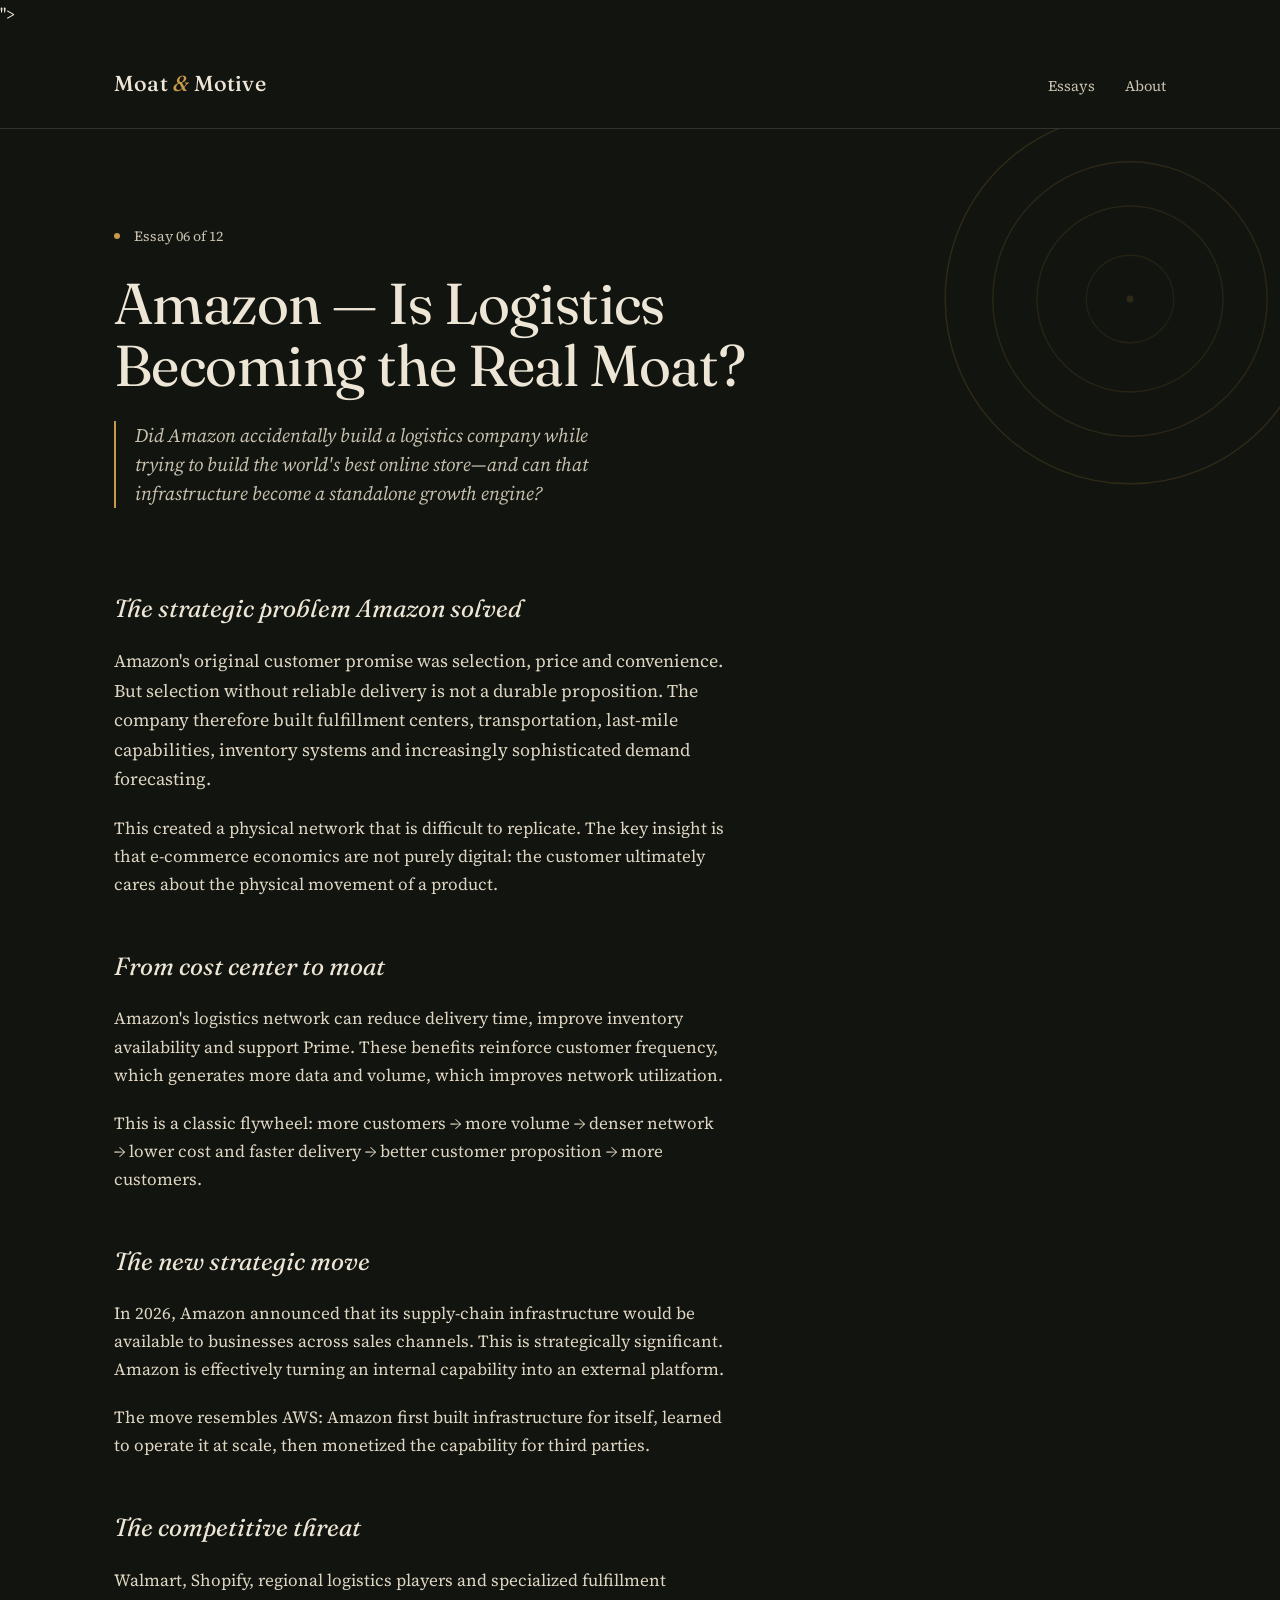
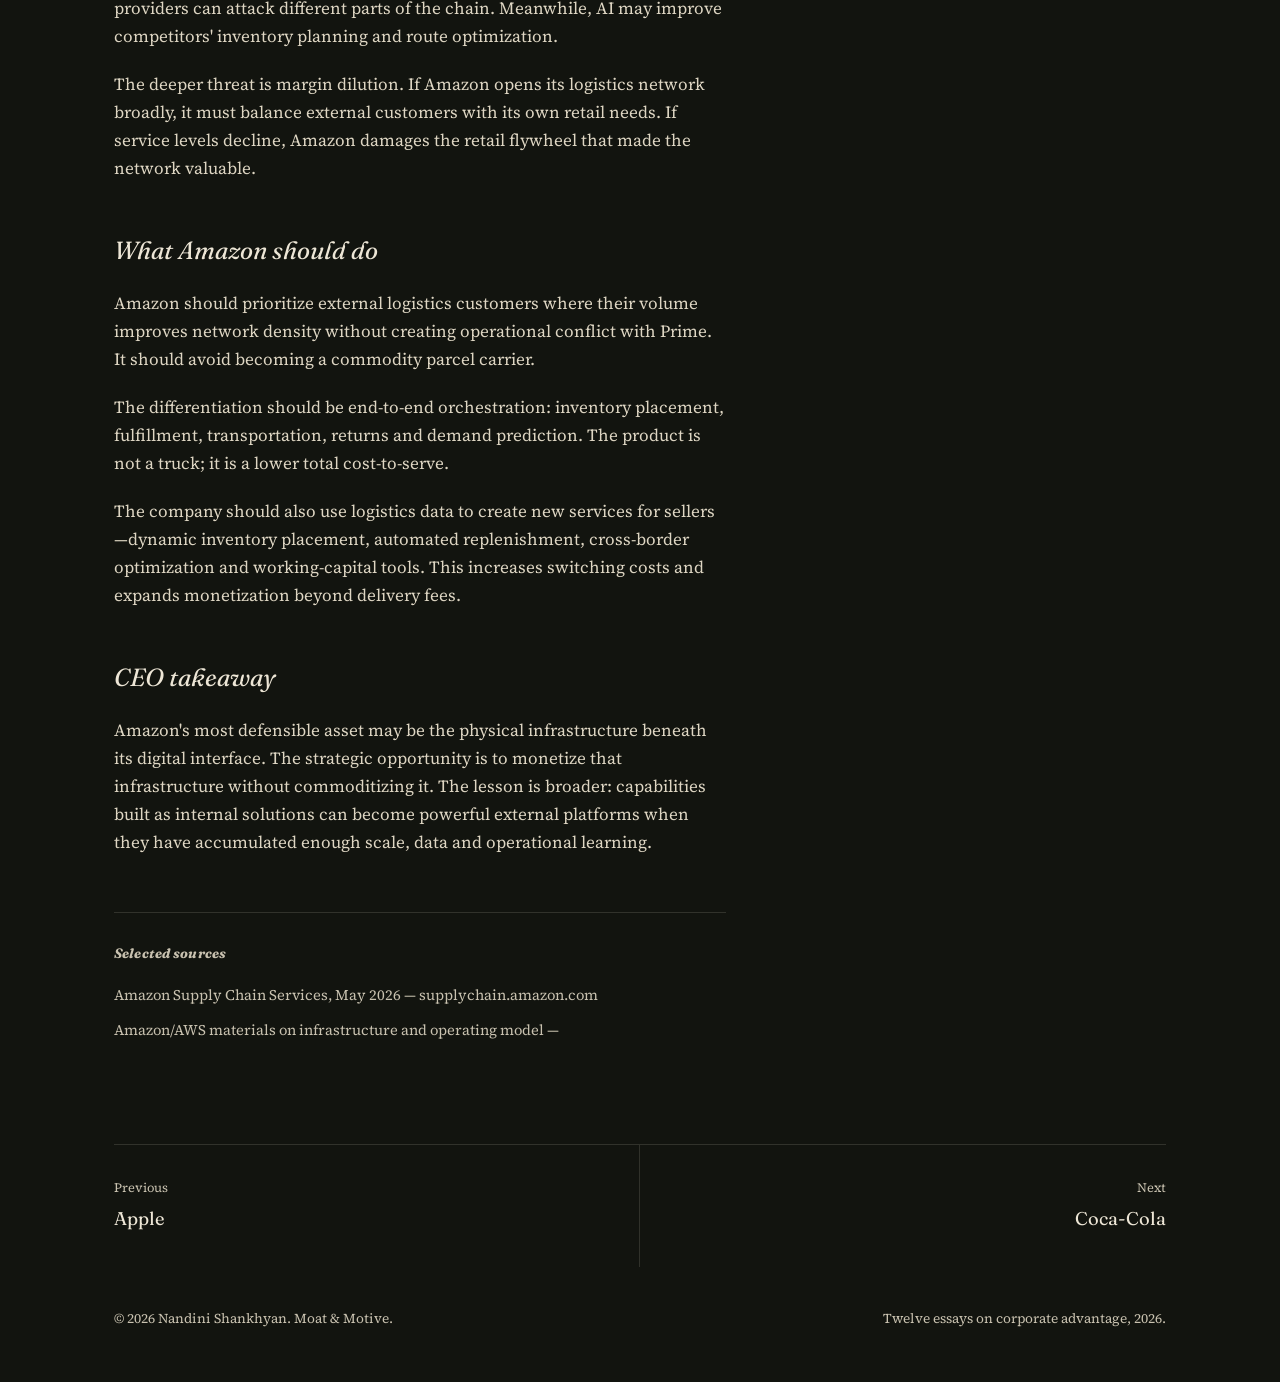
==== articles/amazon.html @ 2b9c6a7d "Initial uploads" ====
<!DOCTYPE html>
<html lang="en">
<head>
<meta charset="UTF-8">
<meta name="viewport" content="width=device-width, initial-scale=1.0">
<title>Amazon — Is Logistics Becoming the Real Moat? | Moat & Motive</title>
<meta name="description" content="Did Amazon accidentally build a logistics company while trying to build the world's best online store—and can that infrastructure become a standalone growth engine?">
<link rel="icon" href="data:image/svg+xml,<svg xmlns="http://www.w3.org/2000/svg" viewBox="0 0 32 32"><rect width="32" height="32" fill="%2312140f"/><circle cx="16" cy="16" r="12" fill="none" stroke="%23c79a4b" stroke-width="1.6"/><circle cx="16" cy="16" r="7" fill="none" stroke="%236f9c8d" stroke-width="1.6"/><circle cx="16" cy="16" r="2" fill="%23c79a4b"/></svg>">
<link rel="preconnect" href="https://fonts.googleapis.com">
<link rel="stylesheet" href="../assets/styles.css">
</head>
<body>
<header class="masthead">
  <div class="wrap">
    <a class="mark" href="../index.html">Moat <em>&amp;</em> Motive</a>
    <nav>
      <a href="../index.html#index">Essays</a>
      <a href="../index.html#about">About</a>
    </nav>
  </div>
</header>

<section class="article-header">
  <div class="watermark"><svg class="ring-draw" viewBox="0 0 420 420" xmlns="http://www.w3.org/2000/svg" aria-hidden="true"><circle cx="210.0" cy="210.0" r="184.8" fill="none" stroke="#c79a4b" stroke-width="1.4" stroke-dasharray="900" opacity="1.00"/><circle cx="210.0" cy="210.0" r="137.2" fill="none" stroke="#c79a4b" stroke-width="1.4" stroke-dasharray="900" opacity="0.86"/><circle cx="210.0" cy="210.0" r="93.0" fill="none" stroke="#c79a4b" stroke-width="1.4" stroke-dasharray="900" opacity="0.72"/><circle cx="210.0" cy="210.0" r="43.8" fill="none" stroke="#c79a4b" stroke-width="1.4" stroke-dasharray="900" opacity="0.58"/><circle cx="210.0" cy="210.0" r="3.4" fill="#c79a4b"/></svg></div>
  <div class="wrap">
    <div class="eyebrow-row"><span class="dot"></span> Essay 06 of 12</div>
    <h1>Amazon — Is Logistics Becoming the Real Moat?</h1>
    <p class="deck">Did Amazon accidentally build a logistics company while trying to build the world's best online store—and can that infrastructure become a standalone growth engine?</p>
  </div>
</section>

<section class="wrap article-body">
  <div class="col">
      <h2>The strategic problem Amazon solved</h2>
      <p>Amazon's original customer promise was selection, price and convenience. But selection without reliable delivery is not a durable proposition. The company therefore built fulfillment centers, transportation, last-mile capabilities, inventory systems and increasingly sophisticated demand forecasting.</p>
      <p>This created a physical network that is difficult to replicate. The key insight is that e-commerce economics are not purely digital: the customer ultimately cares about the physical movement of a product.</p>
      <h2>From cost center to moat</h2>
      <p>Amazon's logistics network can reduce delivery time, improve inventory availability and support Prime. These benefits reinforce customer frequency, which generates more data and volume, which improves network utilization.</p>
      <p>This is a classic flywheel: more customers → more volume → denser network → lower cost and faster delivery → better customer proposition → more customers.</p>
      <h2>The new strategic move</h2>
      <p>In 2026, Amazon announced that its supply-chain infrastructure would be available to businesses across sales channels. This is strategically significant. Amazon is effectively turning an internal capability into an external platform.</p>
      <p>The move resembles AWS: Amazon first built infrastructure for itself, learned to operate it at scale, then monetized the capability for third parties.</p>
      <h2>The competitive threat</h2>
      <p>Walmart, Shopify, regional logistics players and specialized fulfillment providers can attack different parts of the chain. Meanwhile, AI may improve competitors' inventory planning and route optimization.</p>
      <p>The deeper threat is margin dilution. If Amazon opens its logistics network broadly, it must balance external customers with its own retail needs. If service levels decline, Amazon damages the retail flywheel that made the network valuable.</p>
      <h2>What Amazon should do</h2>
      <p>Amazon should prioritize external logistics customers where their volume improves network density without creating operational conflict with Prime. It should avoid becoming a commodity parcel carrier.</p>
      <p>The differentiation should be end-to-end orchestration: inventory placement, fulfillment, transportation, returns and demand prediction. The product is not a truck; it is a lower total cost-to-serve.</p>
      <p>The company should also use logistics data to create new services for sellers—dynamic inventory placement, automated replenishment, cross-border optimization and working-capital tools. This increases switching costs and expands monetization beyond delivery fees.</p>
      <h2>CEO takeaway</h2>
      <p>Amazon's most defensible asset may be the physical infrastructure beneath its digital interface. The strategic opportunity is to monetize that infrastructure without commoditizing it. The lesson is broader: capabilities built as internal solutions can become powerful external platforms when they have accumulated enough scale, data and operational learning.</p>
    <div class="sources">
      <h3>Selected sources</h3>
      <ul>
        <li>Amazon Supply Chain Services, May 2026 — supplychain.amazon.com</li>
        <li>Amazon/AWS materials on infrastructure and operating model —</li>
      </ul>
    </div>
  </div>
</section>

<section class="wrap">
  <div class="pager">
    <a class="prev" href="apple.html">
      <span class="label">Previous</span>
      <span class="title">Apple</span>
    </a>
    <a class="next" href="coca-cola.html">
      <span class="label">Next</span>
      <span class="title">Coca-Cola</span>
    </a>
  </div>
</section>

<footer>
  <div class="wrap">
    <span>&copy; 2026 Nandini Shankhyan. Moat & Motive.</span>
    <span>Twelve essays on corporate advantage, 2026.</span>
  </div>
</footer>
</body>
</html>
---- assets/styles.css ----
/* ============================================================
   MOAT & MOTIVE — design system
   A quiet, editorial reading environment built around one
   recurring motif: the concentric ring of a moat. Dark basalt
   ground, warm brass and verdigris as the only two accents,
   two clearly distinct serifs carrying all the personality.
   ============================================================ */

@import url('https://fonts.googleapis.com/css2?family=Fraunces:ital,opsz,wght@0,9..144,300;0,9..144,400;0,9..144,500;0,9..144,600;1,9..144,400;1,9..144,500&family=Source+Serif+4:ital,opsz,wght@0,8..60,400;0,8..60,500;0,8..60,600;1,8..60,400&display=swap');

:root{
  --basalt: #12140f;
  --basalt-raised: #191c15;
  --parchment: #ede6d6;
  --parchment-dim: #c9c2b0;
  --verdigris: #6f9c8d;
  --brass: #c79a4b;
  --rust: #a85138;
  --hairline: rgba(237,230,214,0.14);
  --hairline-strong: rgba(237,230,214,0.28);

  --display: 'Fraunces', 'Iowan Old Style', ui-serif, serif;
  --body: 'Source Serif 4', 'Iowan Old Style', Georgia, serif;

  --measure: 68ch;
  --gutter: clamp(1.5rem, 5vw, 4.5rem);
}

*{ box-sizing: border-box; }
html{ scroll-behavior: smooth; }

@media (prefers-reduced-motion: reduce){
  html{ scroll-behavior: auto; }
  *{ animation-duration: 0.01ms !important; animation-iteration-count: 1 !important; transition-duration: 0.01ms !important; }
}

body{
  margin: 0;
  background: var(--basalt);
  color: var(--parchment);
  font-family: var(--body);
  font-size: 1.0625rem;
  line-height: 1.65;
  -webkit-font-smoothing: antialiased;
}

::selection{ background: var(--brass); color: var(--basalt); }

a{ color: inherit; }

img, svg{ max-width: 100%; display: block; }

:focus-visible{
  outline: 2px solid var(--brass);
  outline-offset: 3px;
}

.wrap{
  max-width: 1180px;
  margin: 0 auto;
  padding: 0 var(--gutter);
}

/* ---------------- Masthead ---------------- */

.masthead{
  padding: 2.4rem 0 1.6rem;
  border-bottom: 1px solid var(--hairline);
}

.masthead .wrap{
  display: flex;
  align-items: baseline;
  justify-content: space-between;
  gap: 1.5rem;
  flex-wrap: wrap;
}

.mark{
  font-family: var(--display);
  font-weight: 500;
  font-size: 1.35rem;
  letter-spacing: 0.01em;
  text-decoration: none;
  color: var(--parchment);
}

.mark em{
  font-style: italic;
  color: var(--brass);
}

.masthead nav{
  display: flex;
  gap: 1.9rem;
  font-size: 0.92rem;
  font-family: var(--body);
  color: var(--parchment-dim);
}

.masthead nav a{
  text-decoration: none;
  border-bottom: 1px solid transparent;
  padding-bottom: 2px;
  transition: border-color .2s ease, color .2s ease;
}

.masthead nav a:hover{ color: var(--parchment); border-color: var(--brass); }

.byline{
  font-size: 0.78rem;
  color: var(--parchment-dim);
  letter-spacing: 0.02em;
}

/* ---------------- Hero (index page) ---------------- */

.hero{
  position: relative;
  padding: clamp(3.5rem, 9vw, 7.5rem) 0 clamp(3rem, 6vw, 5rem);
  overflow: hidden;
}

.hero .wrap{
  display: grid;
  grid-template-columns: 1.3fr 1fr;
  gap: 3rem;
  align-items: center;
}

.hero h1{
  font-family: var(--display);
  font-weight: 400;
  font-size: clamp(2.6rem, 6vw, 4.6rem);
  line-height: 1.04;
  letter-spacing: -0.01em;
  margin: 0 0 1.4rem;
}

.hero h1 .accent{
  font-style: italic;
  font-weight: 400;
  color: var(--brass);
}

.hero p.lede{
  font-size: 1.15rem;
  color: var(--parchment-dim);
  max-width: 42ch;
  line-height: 1.6;
}

.hero-art{
  justify-self: center;
}

.hero-art svg{ width: min(100%, 360px); height: auto; }

.ring-draw circle, .ring-draw path{
  stroke-dasharray: 900;
  stroke-dashoffset: 900;
  animation: draw 2.4s cubic-bezier(.2,.7,.2,1) forwards;
}
.ring-draw circle:nth-child(2){ animation-delay: .12s; }
.ring-draw circle:nth-child(3){ animation-delay: .24s; }
.ring-draw circle:nth-child(4){ animation-delay: .36s; }

@keyframes draw{ to{ stroke-dashoffset: 0; } }

/* ---------------- Section labels ---------------- */

.section-head{
  display: flex;
  align-items: baseline;
  justify-content: space-between;
  gap: 1rem;
  padding: 0 0 1.1rem;
  margin: 0 0 2.2rem;
  border-bottom: 1px solid var(--hairline);
}

.section-head h2{
  font-family: var(--display);
  font-style: italic;
  font-weight: 400;
  font-size: 1.5rem;
  margin: 0;
  color: var(--parchment);
}

.section-head .count{
  font-family: var(--body);
  font-size: 0.85rem;
  color: var(--parchment-dim);
}

/* ---------------- Index list ---------------- */

.index-list{
  list-style: none;
  margin: 0 0 5rem;
  padding: 0;
}

.index-item{
  border-bottom: 1px solid var(--hairline);
}

.index-item a{
  display: grid;
  grid-template-columns: 2.2rem 3.4rem 1fr auto;
  align-items: center;
  gap: 1.6rem;
  padding: 1.9rem 0;
  text-decoration: none;
  color: var(--parchment);
}

.index-num{
  font-family: var(--display);
  font-size: 1rem;
  color: var(--parchment-dim);
  font-variant-numeric: tabular-nums;
}

.index-thumb{
  width: 3.4rem;
  height: 3.4rem;
  grid-row: span 1;
}

.index-body h3{
  font-family: var(--display);
  font-weight: 500;
  font-size: 1.32rem;
  margin: 0 0 0.3rem;
  transition: color .2s ease;
}

.index-body .question{
  font-family: var(--body);
  font-style: italic;
  color: var(--parchment-dim);
  font-size: 0.98rem;
  margin: 0;
}

.index-arrow{
  font-family: var(--display);
  font-size: 1.3rem;
  color: var(--parchment-dim);
  transition: transform .25s ease, color .2s ease;
  justify-self: end;
}

.index-item a:hover .index-arrow{ transform: translateX(6px); color: var(--brass); }
.index-item a:hover .index-body h3{ color: var(--brass); }

@media (max-width: 640px){
  .index-item a{ grid-template-columns: 1.4rem 2.6rem 1fr auto; gap: 1rem; }
  .index-thumb{ width: 2.6rem; height: 2.6rem; }
}

/* ---------------- Manifesto / about strip ---------------- */

.manifesto{
  padding: clamp(3rem, 7vw, 5.5rem) 0;
  border-top: 1px solid var(--hairline);
  border-bottom: 1px solid var(--hairline);
}

.manifesto .wrap{
  display: grid;
  grid-template-columns: 0.9fr 1.6fr;
  gap: 3rem;
}

.manifesto h2{
  font-family: var(--display);
  font-weight: 400;
  font-size: 1.9rem;
  margin: 0;
  line-height: 1.2;
}

.manifesto .body p{
  max-width: 62ch;
  color: var(--parchment-dim);
  margin: 0 0 1.1rem;
}

.manifesto .signoff{
  color: var(--parchment);
  font-family: var(--display);
  font-style: italic;
  margin-top: 1.4rem;
}

@media (max-width: 800px){
  .manifesto .wrap{ grid-template-columns: 1fr; gap: 1.2rem; }
  .hero .wrap{ grid-template-columns: 1fr; }
  .hero-art{ order: -1; }
  .hero-art svg{ width: min(60vw, 240px); }
}

/* ---------------- Footer ---------------- */

footer{
  padding: 2.6rem 0 3.2rem;
  color: var(--parchment-dim);
  font-size: 0.85rem;
}

footer .wrap{
  display: flex;
  justify-content: space-between;
  gap: 1rem;
  flex-wrap: wrap;
}

footer a{ text-decoration: none; border-bottom: 1px solid var(--hairline-strong); }

/* ============================================================
   ARTICLE PAGE
   ============================================================ */

.article-header{
  position: relative;
  padding: clamp(3rem, 8vw, 6rem) 0 clamp(2.2rem, 5vw, 3.4rem);
  overflow: hidden;
}

.article-header .watermark{
  position: absolute;
  right: -60px;
  top: -40px;
  width: 420px;
  opacity: 0.16;
  pointer-events: none;
}

.eyebrow-row{
  display: flex;
  align-items: center;
  gap: 0.9rem;
  margin-bottom: 1.6rem;
  color: var(--parchment-dim);
  font-size: 0.88rem;
}

.eyebrow-row .dot{
  width: 6px; height: 6px; border-radius: 50%;
  background: var(--brass);
  display: inline-block;
}

.article-header h1{
  font-family: var(--display);
  font-weight: 400;
  font-size: clamp(2.3rem, 5.4vw, 3.6rem);
  line-height: 1.06;
  letter-spacing: -0.01em;
  max-width: 18ch;
  margin: 0 0 1.6rem;
  position: relative;
}

.deck{
  font-family: var(--body);
  font-style: italic;
  font-size: 1.2rem;
  color: var(--parchment-dim);
  max-width: 52ch;
  line-height: 1.5;
  border-left: 2px solid var(--brass);
  padding-left: 1.2rem;
  position: relative;
}

.article-body{
  padding-bottom: 2rem;
}

.article-body .col{
  max-width: var(--measure);
}

.article-body h2{
  font-family: var(--display);
  font-style: italic;
  font-weight: 400;
  font-size: 1.55rem;
  margin: 3rem 0 1.1rem;
  color: var(--parchment);
}

.article-body h2:first-of-type{ margin-top: 0.4rem; }

.article-body p{
  margin: 0 0 1.25rem;
  color: #ded6c3;
}

.article-body p:first-of-type{
  font-size: 1.12rem;
}

.sources{
  margin-top: 3.5rem;
  padding-top: 1.8rem;
  border-top: 1px solid var(--hairline);
  max-width: var(--measure);
}

.sources h3{
  font-family: var(--body);
  font-size: 0.85rem;
  text-transform: none;
  letter-spacing: 0.01em;
  color: var(--parchment-dim);
  margin: 0 0 0.8rem;
  font-style: italic;
  font-family: var(--display);
}

.sources ul{
  margin: 0;
  padding: 0;
  list-style: none;
  font-size: 0.92rem;
  color: var(--parchment-dim);
}

.sources li{ padding: 0.35rem 0; }

.pager{
  display: grid;
  grid-template-columns: 1fr 1fr;
  border-top: 1px solid var(--hairline);
  margin-top: 4rem;
}

.pager a{
  text-decoration: none;
  padding: 2rem 0;
  color: var(--parchment);
}

.pager .prev{ padding-right: 1.5rem; border-right: 1px solid var(--hairline); }
.pager .next{ padding-left: 1.5rem; text-align: right; }

.pager .label{
  display: block;
  font-size: 0.8rem;
  color: var(--parchment-dim);
  margin-bottom: 0.4rem;
}

.pager .title{
  font-family: var(--display);
  font-size: 1.15rem;
  transition: color .2s ease;
}

.pager a:hover .title{ color: var(--brass); }

@media (max-width: 640px){
  .pager{ grid-template-columns: 1fr; }
  .pager .prev{ border-right: none; border-bottom: 1px solid var(--hairline); }
  .pager .next{ text-align: left; padding-left: 0; }
}
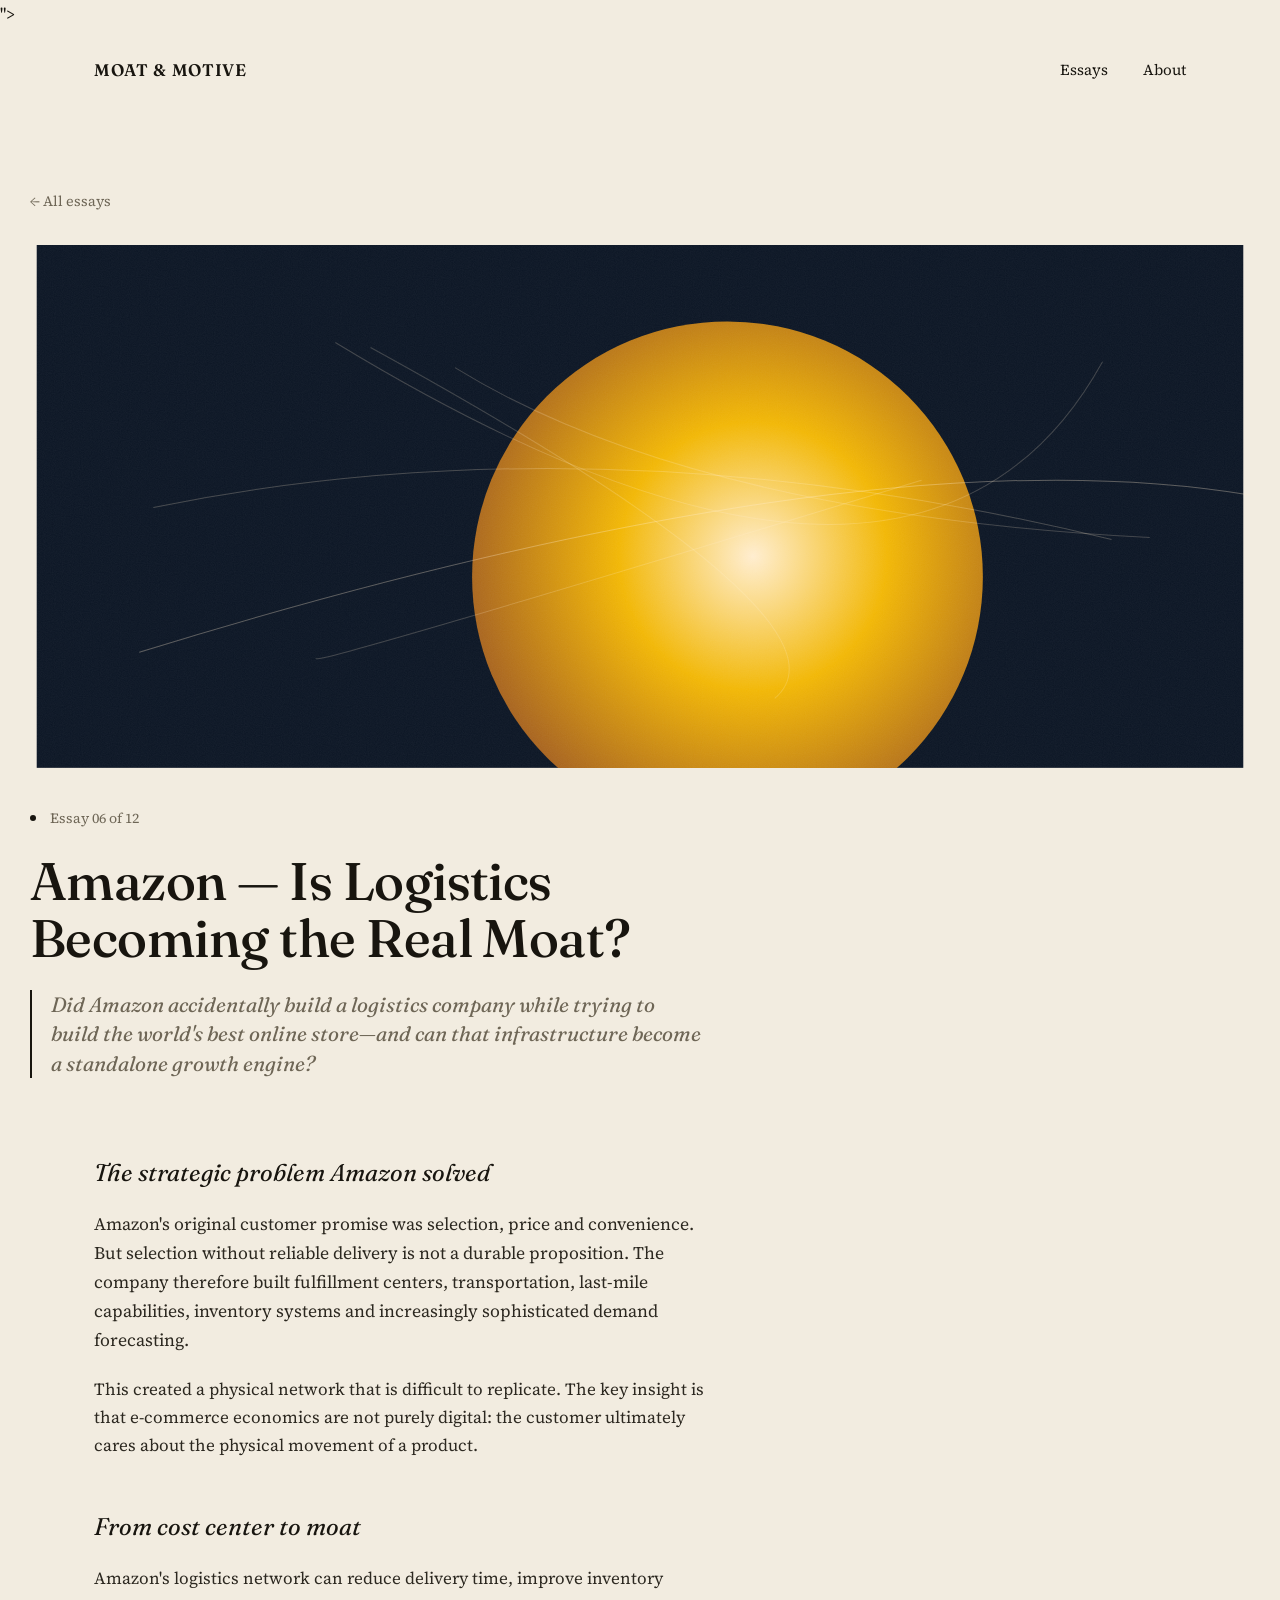
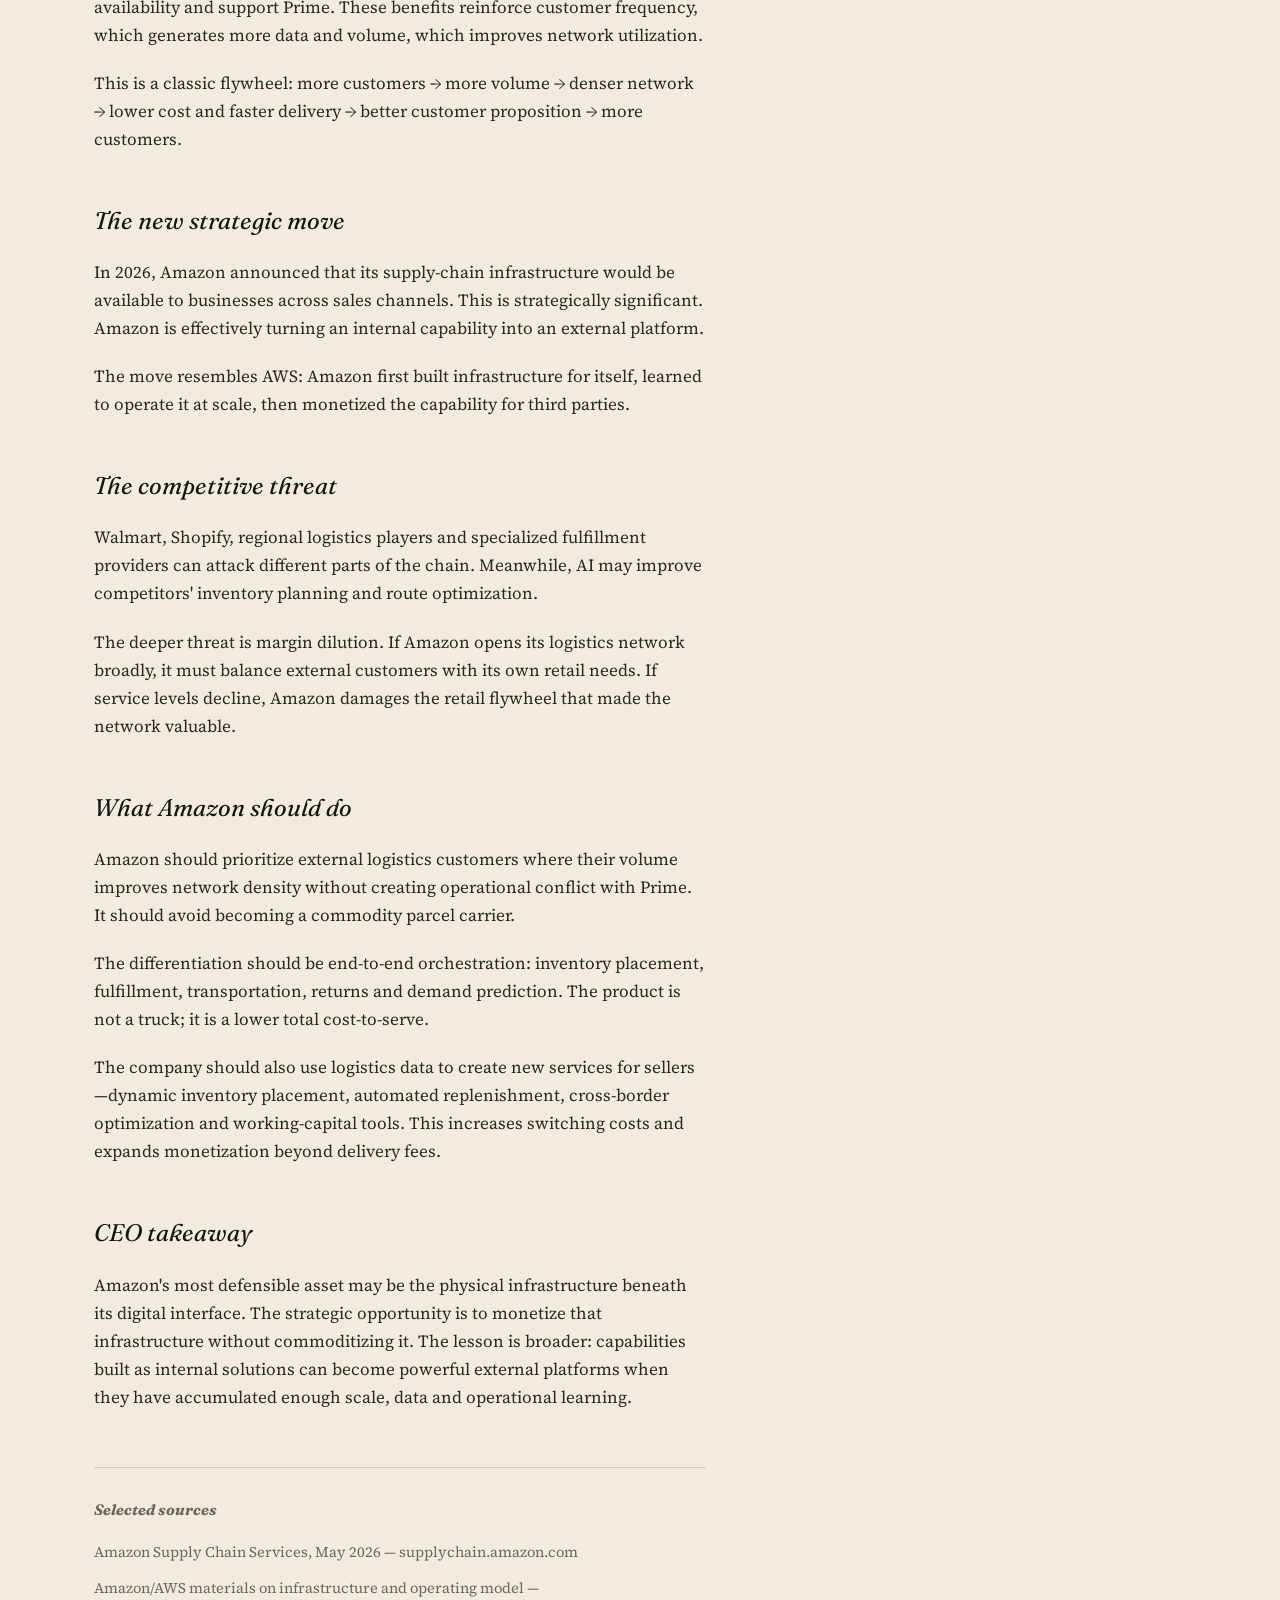
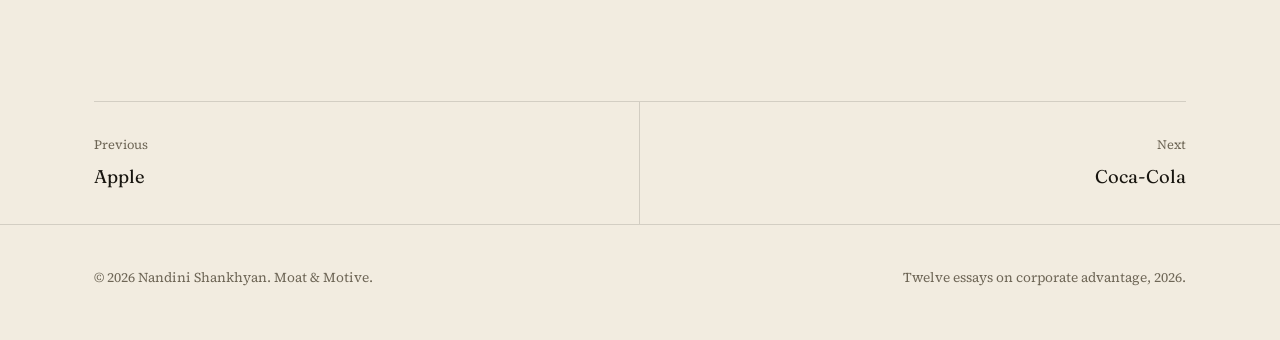
==== commit 601694a9: "Initial uploads" ====
--- a/articles/amazon.html
+++ b/articles/amazon.html
@@ -5,28 +5,35 @@
 <meta name="viewport" content="width=device-width, initial-scale=1.0">
 <title>Amazon — Is Logistics Becoming the Real Moat? | Moat & Motive</title>
 <meta name="description" content="Did Amazon accidentally build a logistics company while trying to build the world's best online store—and can that infrastructure become a standalone growth engine?">
-<link rel="icon" href="data:image/svg+xml,<svg xmlns="http://www.w3.org/2000/svg" viewBox="0 0 32 32"><rect width="32" height="32" fill="%2312140f"/><circle cx="16" cy="16" r="12" fill="none" stroke="%23c79a4b" stroke-width="1.6"/><circle cx="16" cy="16" r="7" fill="none" stroke="%236f9c8d" stroke-width="1.6"/><circle cx="16" cy="16" r="2" fill="%23c79a4b"/></svg>">
+<link rel="icon" href="data:image/svg+xml,<svg xmlns="http://www.w3.org/2000/svg" viewBox="0 0 32 32"><rect width="32" height="32" fill="%23f2ece0"/><circle cx="16" cy="16" r="11" fill="none" stroke="%2318150f" stroke-width="1.6"/><circle cx="16" cy="16" r="5.5" fill="none" stroke="%2318150f" stroke-width="1.6"/></svg>">
 <link rel="preconnect" href="https://fonts.googleapis.com">
 <link rel="stylesheet" href="../assets/styles.css">
 </head>
 <body>
 <header class="masthead">
   <div class="wrap">
-    <a class="mark" href="../index.html">Moat <em>&amp;</em> Motive</a>
+    <a class="mark" href="../index.html">Moat &amp; Motive</a>
     <nav>
-      <a href="../index.html#index">Essays</a>
+      <a href="../index.html#essays">Essays</a>
       <a href="../index.html#about">About</a>
     </nav>
   </div>
 </header>
 
-<section class="article-header">
-  <div class="watermark"><svg class="ring-draw" viewBox="0 0 420 420" xmlns="http://www.w3.org/2000/svg" aria-hidden="true"><circle cx="210.0" cy="210.0" r="184.8" fill="none" stroke="#c79a4b" stroke-width="1.4" stroke-dasharray="900" opacity="1.00"/><circle cx="210.0" cy="210.0" r="137.2" fill="none" stroke="#c79a4b" stroke-width="1.4" stroke-dasharray="900" opacity="0.86"/><circle cx="210.0" cy="210.0" r="93.0" fill="none" stroke="#c79a4b" stroke-width="1.4" stroke-dasharray="900" opacity="0.72"/><circle cx="210.0" cy="210.0" r="43.8" fill="none" stroke="#c79a4b" stroke-width="1.4" stroke-dasharray="900" opacity="0.58"/><circle cx="210.0" cy="210.0" r="3.4" fill="#c79a4b"/></svg></div>
-  <div class="wrap">
-    <div class="eyebrow-row"><span class="dot"></span> Essay 06 of 12</div>
-    <h1>Amazon — Is Logistics Becoming the Real Moat?</h1>
-    <p class="deck">Did Amazon accidentally build a logistics company while trying to build the world's best online store—and can that infrastructure become a standalone growth engine?</p>
-  </div>
+<section class="wrap article-header">
+  <a class="back-link" href="../index.html#essays">&#8592; All essays</a>
+  <div class="article-cover"><svg viewBox="0 0 1200 520" xmlns="http://www.w3.org/2000/svg" role="img" aria-label="Cover art for Amazon"><defs><radialGradient id="rgamazon" cx="55%" cy="46%" r="75%">
+      <stop offset="0%" stop-color="#ffedcf"/>
+      <stop offset="35%" stop-color="#f2b705"/>
+      <stop offset="75%" stop-color="#a8641f"/>
+      <stop offset="100%" stop-color="#0b1524"/>
+    </radialGradient><filter id="grainamazon" x="-20%" y="-20%" width="140%" height="140%">
+  <feTurbulence type="fractalNoise" baseFrequency="0.9" numOctaves="2" seed="45" result="noise"/>
+  <feColorMatrix in="noise" type="matrix" values="0 0 0 0 1  0 0 0 0 1  0 0 0 0 1  0 0 0 0.05 0"/>
+</filter></defs><rect width="1200" height="520" fill="#0b1524"/><circle cx="687" cy="330" r="254" fill="url(#rgamazon)"/><path d="M416 122 Q 651 267 1107 291" fill="none" stroke="#ffedcf" stroke-width="1" opacity="0.21"/><path d="M278 411 Q 268 421 880 234" fill="none" stroke="#ffedcf" stroke-width="1" opacity="0.21"/><path d="M116 261 Q 565 170 1069 293" fill="none" stroke="#ffedcf" stroke-width="1" opacity="0.23"/><path d="M102 405 Q 821 183 1209 249" fill="none" stroke="#ffedcf" stroke-width="1" opacity="0.32"/><path d="M297 97 Q 876 449 1060 116" fill="none" stroke="#ffedcf" stroke-width="1" opacity="0.21"/><path d="M332 102 Q 826 373 734 451" fill="none" stroke="#ffedcf" stroke-width="1" opacity="0.20"/><rect width="1200" height="520" filter="url(#grainamazon)"/></svg></div>
+  <div class="eyebrow-row"><span class="dot"></span> Essay 06 of 12</div>
+  <h1>Amazon — Is Logistics Becoming the Real Moat?</h1>
+  <p class="deck">Did Amazon accidentally build a logistics company while trying to build the world's best online store—and can that infrastructure become a standalone growth engine?</p>
 </section>
 
 <section class="wrap article-body">
--- a/assets/styles.css
+++ b/assets/styles.css
@@ -1,23 +1,20 @@
 /* ============================================================
-   MOAT & MOTIVE — design system
-   A quiet, editorial reading environment built around one
-   recurring motif: the concentric ring of a moat. Dark basalt
-   ground, warm brass and verdigris as the only two accents,
-   two clearly distinct serifs carrying all the personality.
+   MOAT & MOTIVE — design system v2
+   Light, editorial portfolio aesthetic: warm paper ground,
+   ink-black type, one serif carrying the personality, and a
+   grid of generated cover art standing in for photography.
    ============================================================ */
 
 @import url('https://fonts.googleapis.com/css2?family=Fraunces:ital,opsz,wght@0,9..144,300;0,9..144,400;0,9..144,500;0,9..144,600;1,9..144,400;1,9..144,500&family=Source+Serif+4:ital,opsz,wght@0,8..60,400;0,8..60,500;0,8..60,600;1,8..60,400&display=swap');
 
 :root{
-  --basalt: #12140f;
-  --basalt-raised: #191c15;
-  --parchment: #ede6d6;
-  --parchment-dim: #c9c2b0;
-  --verdigris: #6f9c8d;
-  --brass: #c79a4b;
-  --rust: #a85138;
-  --hairline: rgba(237,230,214,0.14);
-  --hairline-strong: rgba(237,230,214,0.28);
+  --paper: #f2ece0;
+  --paper-raised: #e9e1d0;
+  --ink: #18150f;
+  --ink-soft: #6e6656;
+  --ink-faint: #9c937d;
+  --line: rgba(24,21,15,0.14);
+  --line-strong: rgba(24,21,15,0.32);
 
   --display: 'Fraunces', 'Iowan Old Style', ui-serif, serif;
   --body: 'Source Serif 4', 'Iowan Old Style', Georgia, serif;
@@ -36,41 +33,33 @@
 
 body{
   margin: 0;
-  background: var(--basalt);
-  color: var(--parchment);
+  background: var(--paper);
+  color: var(--ink);
   font-family: var(--body);
   font-size: 1.0625rem;
   line-height: 1.65;
   -webkit-font-smoothing: antialiased;
 }
 
-::selection{ background: var(--brass); color: var(--basalt); }
-
+::selection{ background: var(--ink); color: var(--paper); }
 a{ color: inherit; }
-
 img, svg{ max-width: 100%; display: block; }
 
-:focus-visible{
-  outline: 2px solid var(--brass);
-  outline-offset: 3px;
-}
+:focus-visible{ outline: 2px solid var(--ink); outline-offset: 3px; }
 
 .wrap{
-  max-width: 1180px;
+  max-width: 1220px;
   margin: 0 auto;
   padding: 0 var(--gutter);
 }
 
 /* ---------------- Masthead ---------------- */
 
-.masthead{
-  padding: 2.4rem 0 1.6rem;
-  border-bottom: 1px solid var(--hairline);
-}
+.masthead{ padding: 1.8rem 0; }
 
 .masthead .wrap{
   display: flex;
-  align-items: baseline;
+  align-items: center;
   justify-content: space-between;
   gap: 1.5rem;
   flex-wrap: wrap;
@@ -78,24 +67,20 @@
 
 .mark{
   font-family: var(--display);
-  font-weight: 500;
-  font-size: 1.35rem;
-  letter-spacing: 0.01em;
+  font-weight: 600;
+  font-size: 1.05rem;
+  letter-spacing: 0.04em;
+  text-transform: uppercase;
   text-decoration: none;
-  color: var(--parchment);
-}
-
-.mark em{
-  font-style: italic;
-  color: var(--brass);
+  color: var(--ink);
 }
 
 .masthead nav{
   display: flex;
-  gap: 1.9rem;
-  font-size: 0.92rem;
-  font-family: var(--body);
-  color: var(--parchment-dim);
+  gap: 2.2rem;
+  font-size: 0.95rem;
+  font-family: var(--body);
+  color: var(--ink);
 }
 
 .masthead nav a{
@@ -105,67 +90,80 @@
   transition: border-color .2s ease, color .2s ease;
 }
 
-.masthead nav a:hover{ color: var(--parchment); border-color: var(--brass); }
-
-.byline{
-  font-size: 0.78rem;
-  color: var(--parchment-dim);
-  letter-spacing: 0.02em;
-}
-
-/* ---------------- Hero (index page) ---------------- */
-
-.hero{
-  position: relative;
-  padding: clamp(3.5rem, 9vw, 7.5rem) 0 clamp(3rem, 6vw, 5rem);
-  overflow: hidden;
-}
+.masthead nav a:hover{ border-color: var(--ink); }
+
+/* ---------------- Hero ---------------- */
+
+.hero{ padding: clamp(2.5rem, 7vw, 5rem) 0 clamp(3rem, 6vw, 4.5rem); }
 
 .hero .wrap{
   display: grid;
-  grid-template-columns: 1.3fr 1fr;
-  gap: 3rem;
-  align-items: center;
+  grid-template-columns: 1.5fr 1fr;
+  gap: 2rem;
+  align-items: end;
 }
 
 .hero h1{
   font-family: var(--display);
-  font-weight: 400;
-  font-size: clamp(2.6rem, 6vw, 4.6rem);
-  line-height: 1.04;
+  font-weight: 500;
+  font-size: clamp(2.4rem, 5.6vw, 4.1rem);
+  line-height: 1.05;
   letter-spacing: -0.01em;
-  margin: 0 0 1.4rem;
-}
-
-.hero h1 .accent{
-  font-style: italic;
-  font-weight: 400;
-  color: var(--brass);
-}
-
-.hero p.lede{
+  margin: 0 0 0.6rem;
+}
+
+.hero .lede{
+  font-family: var(--body);
+  color: var(--ink-soft);
   font-size: 1.15rem;
-  color: var(--parchment-dim);
+  line-height: 1.55;
   max-width: 42ch;
-  line-height: 1.6;
-}
-
-.hero-art{
-  justify-self: center;
-}
-
-.hero-art svg{ width: min(100%, 360px); height: auto; }
-
-.ring-draw circle, .ring-draw path{
-  stroke-dasharray: 900;
-  stroke-dashoffset: 900;
-  animation: draw 2.4s cubic-bezier(.2,.7,.2,1) forwards;
-}
-.ring-draw circle:nth-child(2){ animation-delay: .12s; }
-.ring-draw circle:nth-child(3){ animation-delay: .24s; }
-.ring-draw circle:nth-child(4){ animation-delay: .36s; }
-
-@keyframes draw{ to{ stroke-dashoffset: 0; } }
+  margin: 0 0 2rem;
+}
+
+.pill-btn{
+  display: inline-block;
+  border: 1px solid var(--line-strong);
+  border-radius: 999px;
+  padding: 0.85rem 1.9rem;
+  font-family: var(--body);
+  font-size: 0.95rem;
+  text-decoration: none;
+  color: var(--ink);
+  transition: background .2s ease, color .2s ease, border-color .2s ease;
+}
+
+.pill-btn:hover{ background: var(--ink); color: var(--paper); border-color: var(--ink); }
+
+.stat-list{
+  list-style: none;
+  margin: 0;
+  padding: 0;
+  text-align: right;
+  display: flex;
+  flex-direction: column;
+  gap: 1.1rem;
+}
+
+.stat-list .num{
+  display: block;
+  font-family: var(--display);
+  font-weight: 500;
+  font-size: clamp(1.6rem, 3vw, 2.1rem);
+  line-height: 1;
+}
+
+.stat-list .label{
+  display: block;
+  font-size: 0.85rem;
+  color: var(--ink-soft);
+  margin-top: 0.2rem;
+}
+
+@media (max-width: 760px){
+  .hero .wrap{ grid-template-columns: 1fr; }
+  .stat-list{ flex-direction: row; text-align: left; flex-wrap: wrap; gap: 1.6rem; }
+}
 
 /* ---------------- Section labels ---------------- */
 
@@ -174,99 +172,112 @@
   align-items: baseline;
   justify-content: space-between;
   gap: 1rem;
-  padding: 0 0 1.1rem;
-  margin: 0 0 2.2rem;
-  border-bottom: 1px solid var(--hairline);
+  padding: 0 0 1.4rem;
+  margin: 0 0 2.4rem;
+  border-bottom: 1px solid var(--line);
 }
 
 .section-head h2{
   font-family: var(--display);
   font-style: italic;
   font-weight: 400;
-  font-size: 1.5rem;
+  font-size: 1.55rem;
   margin: 0;
-  color: var(--parchment);
+  color: var(--ink);
 }
 
 .section-head .count{
   font-family: var(--body);
   font-size: 0.85rem;
-  color: var(--parchment-dim);
-}
-
-/* ---------------- Index list ---------------- */
-
-.index-list{
+  color: var(--ink-soft);
+}
+
+/* ---------------- Case grid (essay cards) ---------------- */
+
+.case-grid{
+  display: grid;
+  grid-template-columns: 1fr 1fr;
+  gap: clamp(1.4rem, 3vw, 2.6rem);
+  margin: 0 0 5.5rem;
   list-style: none;
-  margin: 0 0 5rem;
   padding: 0;
 }
 
-.index-item{
-  border-bottom: 1px solid var(--hairline);
-}
-
-.index-item a{
-  display: grid;
-  grid-template-columns: 2.2rem 3.4rem 1fr auto;
-  align-items: center;
-  gap: 1.6rem;
-  padding: 1.9rem 0;
+.case-card a{
   text-decoration: none;
-  color: var(--parchment);
-}
-
-.index-num{
-  font-family: var(--display);
-  font-size: 1rem;
-  color: var(--parchment-dim);
+  color: var(--ink);
+  display: block;
+}
+
+.case-art{
+  position: relative;
+  aspect-ratio: 5 / 4;
+  overflow: hidden;
+  border-radius: 4px;
+  background: var(--paper-raised);
+}
+
+.case-art svg{
+  width: 100%;
+  height: 100%;
+  display: block;
+  transition: transform .6s cubic-bezier(.2,.7,.2,1);
+}
+
+.case-card a:hover .case-art svg{ transform: scale(1.045); }
+
+.case-caption{
+  display: flex;
+  justify-content: space-between;
+  align-items: baseline;
+  gap: 1rem;
+  padding-top: 1rem;
+}
+
+.case-caption .index-num{
+  font-family: var(--display);
+  font-size: 0.9rem;
+  color: var(--ink-faint);
   font-variant-numeric: tabular-nums;
-}
-
-.index-thumb{
-  width: 3.4rem;
-  height: 3.4rem;
-  grid-row: span 1;
-}
-
-.index-body h3{
+  flex-shrink: 0;
+  padding-top: 0.15rem;
+}
+
+.case-caption .text h3{
   font-family: var(--display);
   font-weight: 500;
-  font-size: 1.32rem;
+  font-size: 1.35rem;
   margin: 0 0 0.3rem;
   transition: color .2s ease;
 }
 
-.index-body .question{
-  font-family: var(--body);
-  font-style: italic;
-  color: var(--parchment-dim);
-  font-size: 0.98rem;
+.case-card a:hover .text h3{ color: var(--ink-soft); text-decoration: underline; text-underline-offset: 4px; }
+
+.case-caption .text p{
+  font-family: var(--body);
+  font-style: italic;
+  color: var(--ink-soft);
+  font-size: 0.96rem;
   margin: 0;
-}
-
-.index-arrow{
-  font-family: var(--display);
-  font-size: 1.3rem;
-  color: var(--parchment-dim);
-  transition: transform .25s ease, color .2s ease;
-  justify-self: end;
-}
-
-.index-item a:hover .index-arrow{ transform: translateX(6px); color: var(--brass); }
-.index-item a:hover .index-body h3{ color: var(--brass); }
-
-@media (max-width: 640px){
-  .index-item a{ grid-template-columns: 1.4rem 2.6rem 1fr auto; gap: 1rem; }
-  .index-thumb{ width: 2.6rem; height: 2.6rem; }
+  max-width: 42ch;
+}
+
+.case-caption .arrow{
+  font-family: var(--display);
+  font-size: 1.2rem;
+  color: var(--ink-faint);
+  flex-shrink: 0;
+}
+
+@media (max-width: 760px){
+  .case-grid{ grid-template-columns: 1fr; }
 }
 
 /* ---------------- Manifesto / about strip ---------------- */
 
 .manifesto{
   padding: clamp(3rem, 7vw, 5.5rem) 0;
-  border-top: 1px solid var(--hairline);
-  border-bottom: 1px solid var(--hairline);
+  border-top: 1px solid var(--line);
 }
 
 .manifesto .wrap{
@@ -285,12 +296,12 @@
 
 .manifesto .body p{
   max-width: 62ch;
-  color: var(--parchment-dim);
+  color: var(--ink-soft);
   margin: 0 0 1.1rem;
 }
 
 .manifesto .signoff{
-  color: var(--parchment);
+  color: var(--ink);
   font-family: var(--display);
   font-style: italic;
   margin-top: 1.4rem;
@@ -298,17 +309,15 @@
 
 @media (max-width: 800px){
   .manifesto .wrap{ grid-template-columns: 1fr; gap: 1.2rem; }
-  .hero .wrap{ grid-template-columns: 1fr; }
-  .hero-art{ order: -1; }
-  .hero-art svg{ width: min(60vw, 240px); }
 }
 
 /* ---------------- Footer ---------------- */
 
 footer{
   padding: 2.6rem 0 3.2rem;
-  color: var(--parchment-dim);
+  color: var(--ink-soft);
   font-size: 0.85rem;
+  border-top: 1px solid var(--line);
 }
 
 footer .wrap{
@@ -318,154 +327,124 @@
   flex-wrap: wrap;
 }
 
-footer a{ text-decoration: none; border-bottom: 1px solid var(--hairline-strong); }
+footer a{ text-decoration: none; border-bottom: 1px solid var(--line-strong); }
 
 /* ============================================================
    ARTICLE PAGE
    ============================================================ */
 
-.article-header{
-  position: relative;
-  padding: clamp(3rem, 8vw, 6rem) 0 clamp(2.2rem, 5vw, 3.4rem);
+.article-header{ padding: clamp(2.6rem, 7vw, 4.5rem) 0 clamp(2rem, 5vw, 3rem); }
+
+.back-link{
+  display: inline-flex;
+  align-items: center;
+  gap: 0.5rem;
+  font-size: 0.9rem;
+  color: var(--ink-soft);
+  text-decoration: none;
+  margin-bottom: 2rem;
+}
+
+.back-link:hover{ color: var(--ink); }
+
+.article-cover{
+  aspect-ratio: 21 / 9;
   overflow: hidden;
-}
-
-.article-header .watermark{
-  position: absolute;
-  right: -60px;
-  top: -40px;
-  width: 420px;
-  opacity: 0.16;
-  pointer-events: none;
-}
+  border-radius: 4px;
+  margin-bottom: 2.4rem;
+}
+
+.article-cover svg{ width: 100%; height: 100%; display: block; }
 
 .eyebrow-row{
   display: flex;
   align-items: center;
   gap: 0.9rem;
-  margin-bottom: 1.6rem;
-  color: var(--parchment-dim);
+  margin-bottom: 1.4rem;
+  color: var(--ink-soft);
   font-size: 0.88rem;
 }
 
 .eyebrow-row .dot{
   width: 6px; height: 6px; border-radius: 50%;
-  background: var(--brass);
+  background: var(--ink);
   display: inline-block;
 }
 
 .article-header h1{
   font-family: var(--display);
+  font-weight: 500;
+  font-size: clamp(2.1rem, 4.8vw, 3.3rem);
+  line-height: 1.08;
+  letter-spacing: -0.01em;
+  max-width: 20ch;
+  margin: 0 0 1.5rem;
+}
+
+.deck{
+  font-family: var(--display);
+  font-style: italic;
   font-weight: 400;
-  font-size: clamp(2.3rem, 5.4vw, 3.6rem);
-  line-height: 1.06;
-  letter-spacing: -0.01em;
-  max-width: 18ch;
-  margin: 0 0 1.6rem;
-  position: relative;
-}
-
-.deck{
-  font-family: var(--body);
-  font-style: italic;
-  font-size: 1.2rem;
-  color: var(--parchment-dim);
+  font-size: 1.3rem;
+  color: var(--ink-soft);
   max-width: 52ch;
-  line-height: 1.5;
-  border-left: 2px solid var(--brass);
+  line-height: 1.4;
+  border-left: 2px solid var(--ink);
   padding-left: 1.2rem;
-  position: relative;
-}
-
-.article-body{
-  padding-bottom: 2rem;
-}
-
-.article-body .col{
-  max-width: var(--measure);
-}
+}
+
+.article-body{ padding-bottom: 2rem; }
+.article-body .col{ max-width: var(--measure); }
 
 .article-body h2{
   font-family: var(--display);
   font-style: italic;
   font-weight: 400;
-  font-size: 1.55rem;
+  font-size: 1.5rem;
   margin: 3rem 0 1.1rem;
-  color: var(--parchment);
+  color: var(--ink);
 }
 
 .article-body h2:first-of-type{ margin-top: 0.4rem; }
 
-.article-body p{
-  margin: 0 0 1.25rem;
-  color: #ded6c3;
-}
-
-.article-body p:first-of-type{
-  font-size: 1.12rem;
-}
+.article-body p{ margin: 0 0 1.25rem; color: #2c2820; }
+.article-body p:first-of-type{ font-size: 1.1rem; }
 
 .sources{
   margin-top: 3.5rem;
   padding-top: 1.8rem;
-  border-top: 1px solid var(--hairline);
+  border-top: 1px solid var(--line);
   max-width: var(--measure);
 }
 
 .sources h3{
-  font-family: var(--body);
-  font-size: 0.85rem;
-  text-transform: none;
-  letter-spacing: 0.01em;
-  color: var(--parchment-dim);
+  font-family: var(--display);
+  font-size: 0.95rem;
+  color: var(--ink-soft);
   margin: 0 0 0.8rem;
   font-style: italic;
-  font-family: var(--display);
-}
-
-.sources ul{
-  margin: 0;
-  padding: 0;
-  list-style: none;
-  font-size: 0.92rem;
-  color: var(--parchment-dim);
-}
-
+}
+
+.sources ul{ margin: 0; padding: 0; list-style: none; font-size: 0.92rem; color: var(--ink-soft); }
 .sources li{ padding: 0.35rem 0; }
 
 .pager{
   display: grid;
   grid-template-columns: 1fr 1fr;
-  border-top: 1px solid var(--hairline);
+  border-top: 1px solid var(--line);
   margin-top: 4rem;
 }
 
-.pager a{
-  text-decoration: none;
-  padding: 2rem 0;
-  color: var(--parchment);
-}
-
-.pager .prev{ padding-right: 1.5rem; border-right: 1px solid var(--hairline); }
+.pager a{ text-decoration: none; padding: 2rem 0; color: var(--ink); }
+.pager .prev{ padding-right: 1.5rem; border-right: 1px solid var(--line); }
 .pager .next{ padding-left: 1.5rem; text-align: right; }
 
-.pager .label{
-  display: block;
-  font-size: 0.8rem;
-  color: var(--parchment-dim);
-  margin-bottom: 0.4rem;
-}
-
-.pager .title{
-  font-family: var(--display);
-  font-size: 1.15rem;
-  transition: color .2s ease;
-}
-
-.pager a:hover .title{ color: var(--brass); }
+.pager .label{ display: block; font-size: 0.8rem; color: var(--ink-soft); margin-bottom: 0.4rem; }
+.pager .title{ font-family: var(--display); font-size: 1.15rem; transition: color .2s ease; }
+.pager a:hover .title{ color: var(--ink-soft); text-decoration: underline; }
 
 @media (max-width: 640px){
   .pager{ grid-template-columns: 1fr; }
-  .pager .prev{ border-right: none; border-bottom: 1px solid var(--hairline); }
+  .pager .prev{ border-right: none; border-bottom: 1px solid var(--line); }
   .pager .next{ text-align: left; padding-left: 0; }
 }
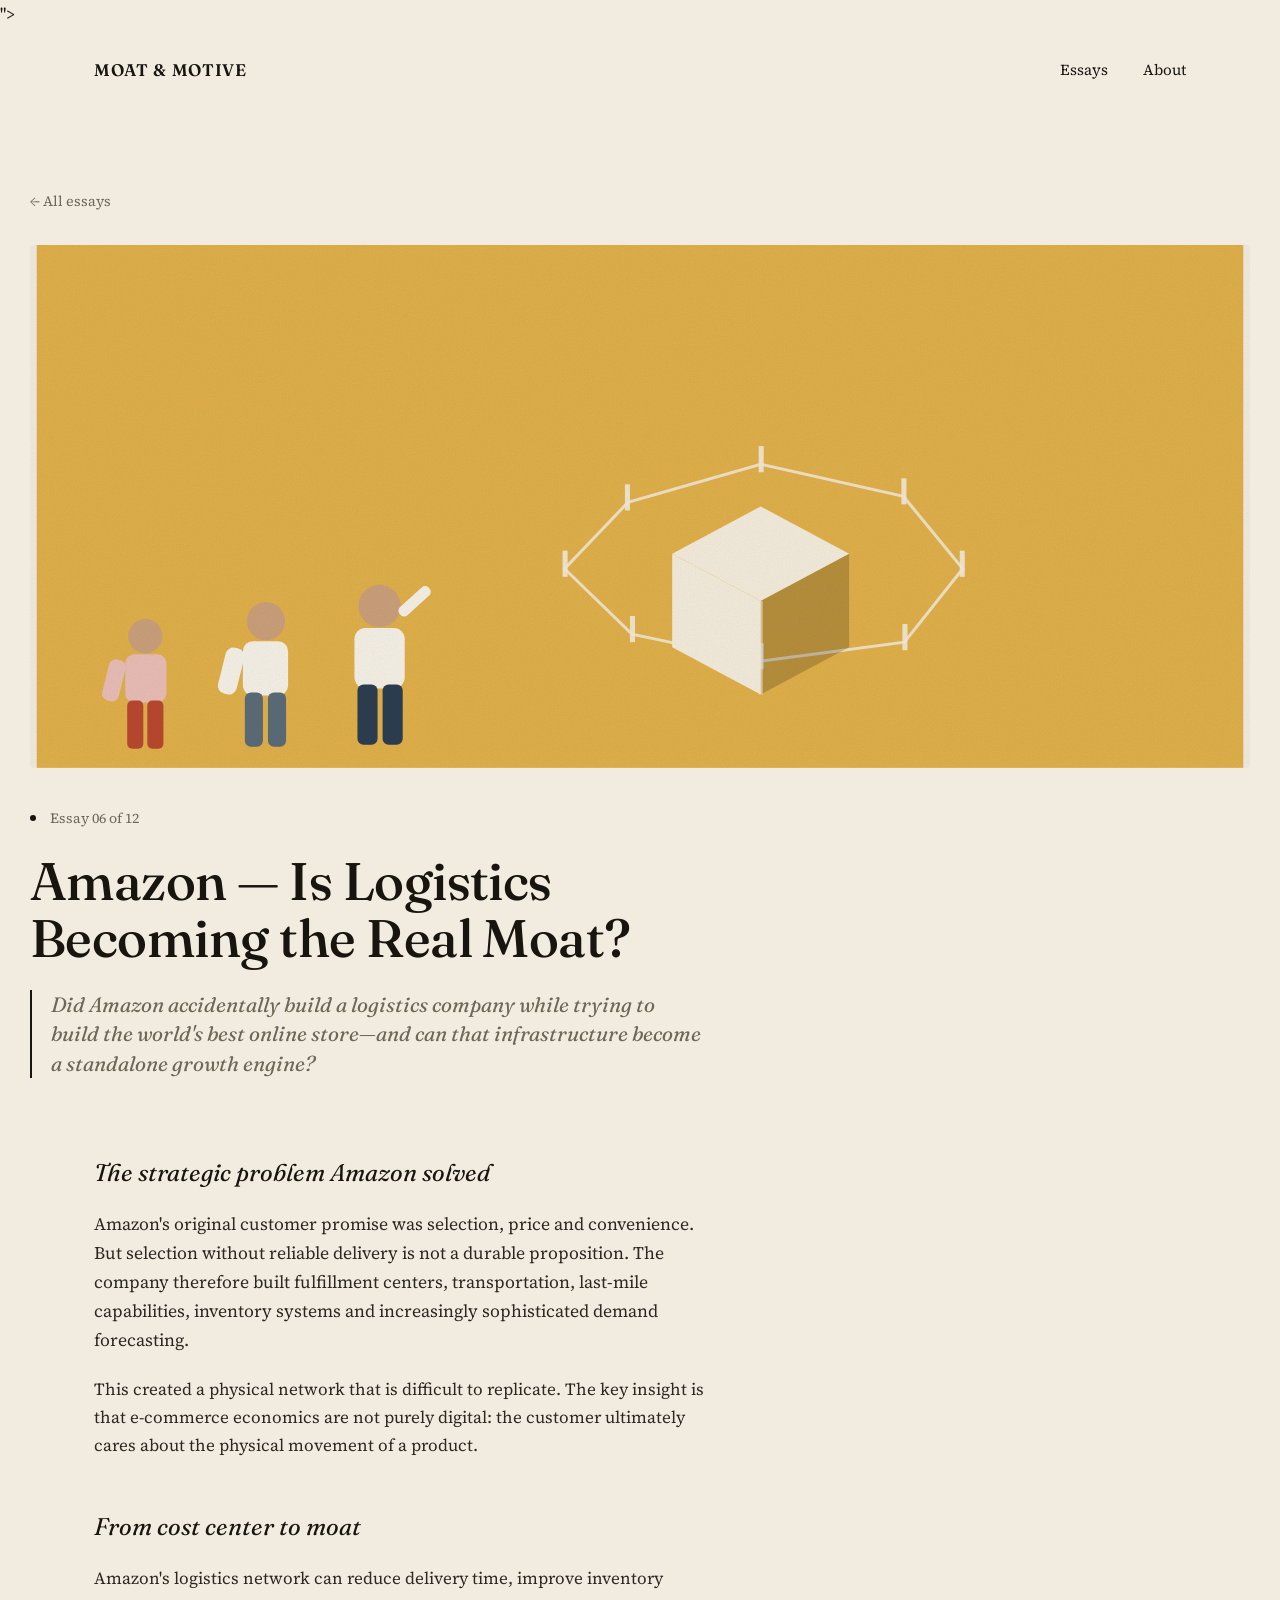
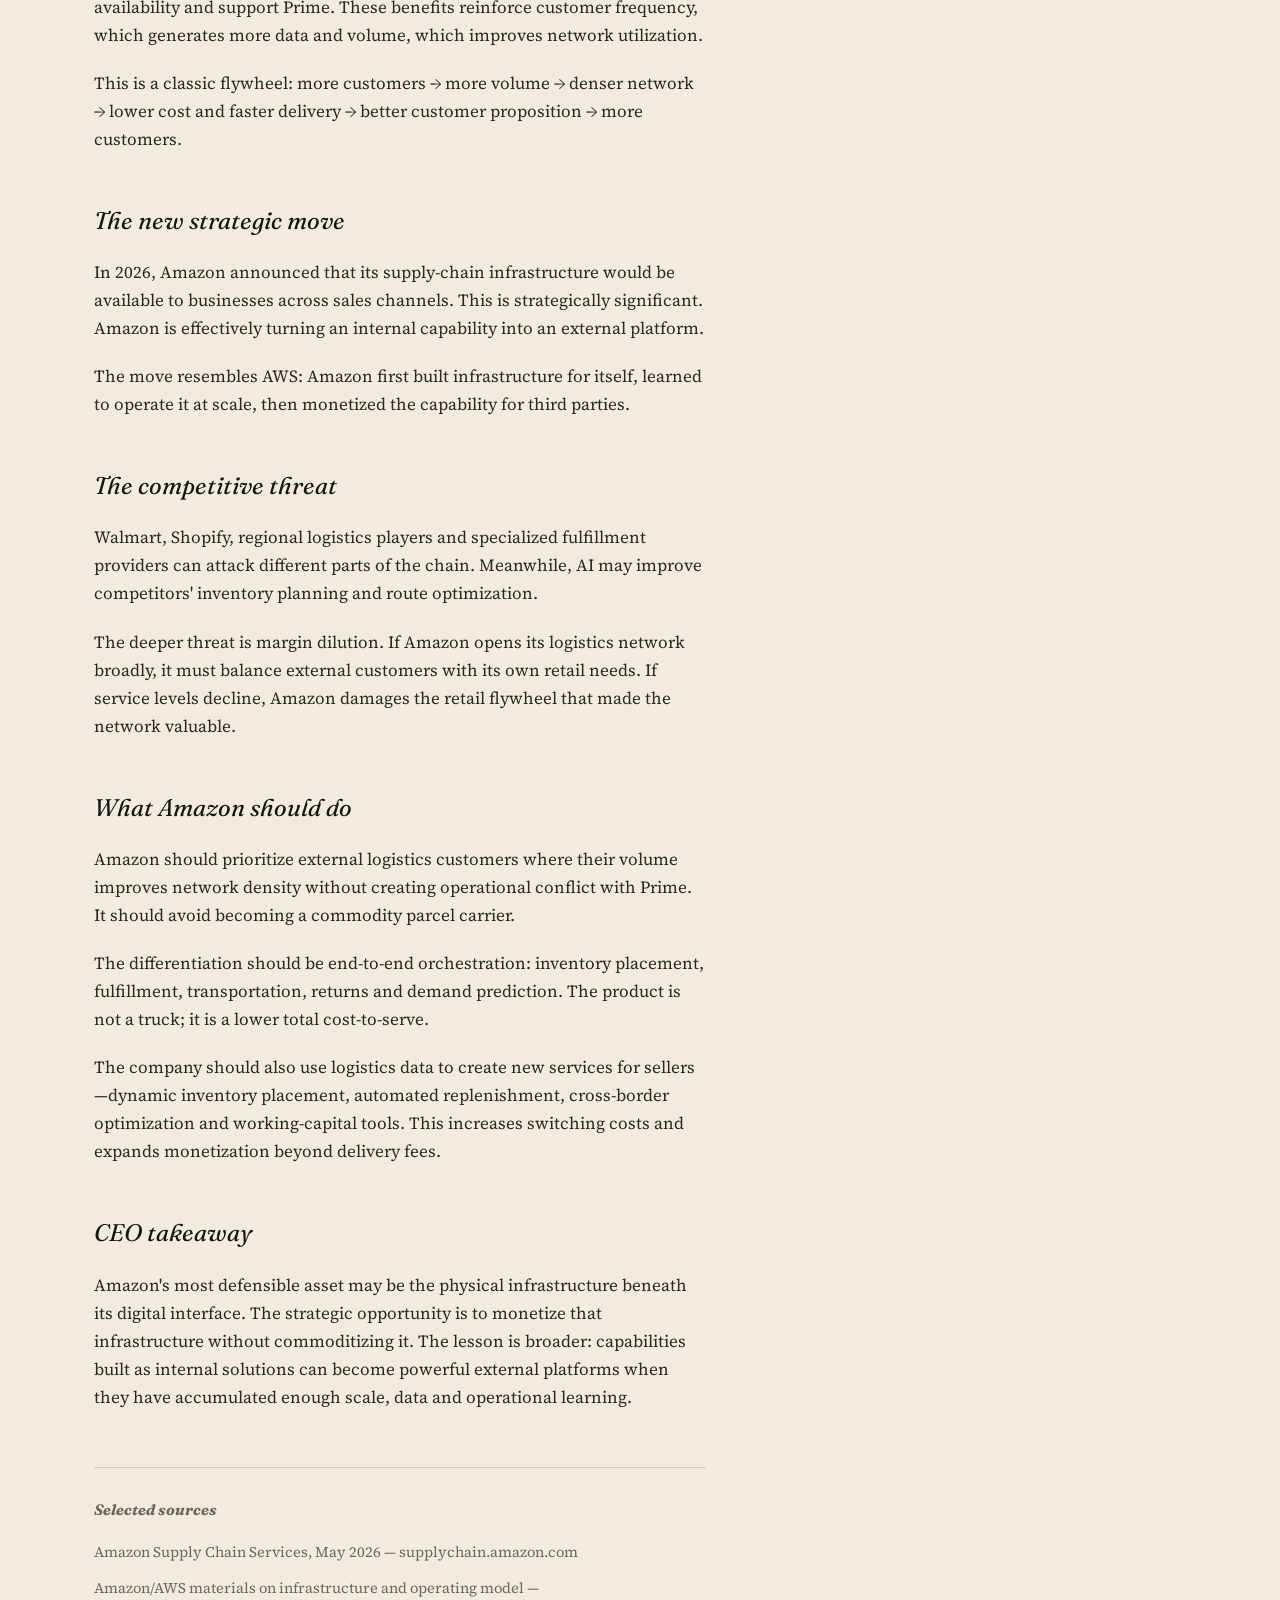
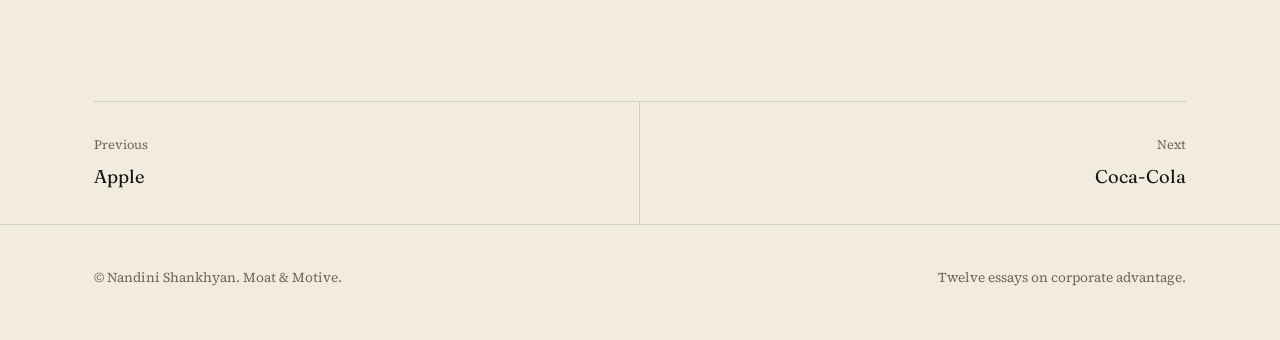
==== commit 7e2bd9f2: "Initial uploads" ====
--- a/articles/amazon.html
+++ b/articles/amazon.html
@@ -22,15 +22,10 @@
 
 <section class="wrap article-header">
   <a class="back-link" href="../index.html#essays">&#8592; All essays</a>
-  <div class="article-cover"><svg viewBox="0 0 1200 520" xmlns="http://www.w3.org/2000/svg" role="img" aria-label="Cover art for Amazon"><defs><radialGradient id="rgamazon" cx="55%" cy="46%" r="75%">
-      <stop offset="0%" stop-color="#ffedcf"/>
-      <stop offset="35%" stop-color="#f2b705"/>
-      <stop offset="75%" stop-color="#a8641f"/>
-      <stop offset="100%" stop-color="#0b1524"/>
-    </radialGradient><filter id="grainamazon" x="-20%" y="-20%" width="140%" height="140%">
-  <feTurbulence type="fractalNoise" baseFrequency="0.9" numOctaves="2" seed="45" result="noise"/>
-  <feColorMatrix in="noise" type="matrix" values="0 0 0 0 1  0 0 0 0 1  0 0 0 0 1  0 0 0 0.05 0"/>
-</filter></defs><rect width="1200" height="520" fill="#0b1524"/><circle cx="687" cy="330" r="254" fill="url(#rgamazon)"/><path d="M416 122 Q 651 267 1107 291" fill="none" stroke="#ffedcf" stroke-width="1" opacity="0.21"/><path d="M278 411 Q 268 421 880 234" fill="none" stroke="#ffedcf" stroke-width="1" opacity="0.21"/><path d="M116 261 Q 565 170 1069 293" fill="none" stroke="#ffedcf" stroke-width="1" opacity="0.23"/><path d="M102 405 Q 821 183 1209 249" fill="none" stroke="#ffedcf" stroke-width="1" opacity="0.32"/><path d="M297 97 Q 876 449 1060 116" fill="none" stroke="#ffedcf" stroke-width="1" opacity="0.21"/><path d="M332 102 Q 826 373 734 451" fill="none" stroke="#ffedcf" stroke-width="1" opacity="0.20"/><rect width="1200" height="520" filter="url(#grainamazon)"/></svg></div>
+  <div class="article-cover"><svg viewBox="0 0 1200 520" xmlns="http://www.w3.org/2000/svg" role="img" aria-label="Illustration for Amazon"><defs><filter id="grainamazon" x="-20%" y="-20%" width="140%" height="140%">
+  <feTurbulence type="fractalNoise" baseFrequency="0.85" numOctaves="2" seed="45" result="noise"/>
+  <feColorMatrix in="noise" type="matrix" values="0 0 0 0 0  0 0 0 0 0  0 0 0 0 0  0 0 0 0.06 0"/>
+</filter></defs><rect width="1200" height="520" fill="#e0b04a"/><path d="M921 322 L863 395 L720 414 L592 387 L525 322 L588 256 L720 218 L862 250 Z" fill="none" stroke="#f4ecdb" stroke-width="3" opacity="0.85"/><rect x="918" y="304" width="5" height="26" fill="#f4ecdb" opacity="0.9"/><rect x="861" y="377" width="5" height="26" fill="#f4ecdb" opacity="0.9"/><rect x="718" y="396" width="5" height="26" fill="#f4ecdb" opacity="0.9"/><rect x="590" y="369" width="5" height="26" fill="#f4ecdb" opacity="0.9"/><rect x="523" y="304" width="5" height="26" fill="#f4ecdb" opacity="0.9"/><rect x="585" y="238" width="5" height="26" fill="#f4ecdb" opacity="0.9"/><rect x="718" y="200" width="5" height="26" fill="#f4ecdb" opacity="0.9"/><rect x="860" y="232" width="5" height="26" fill="#f4ecdb" opacity="0.9"/><polygon points="632,307 720,260 808,307 720,354" fill="#f4ecdb"/><polygon points="632,307 720,354 720,447 632,400" fill="#f4ecdb"/><polygon points="808,307 720,354 720,447 808,400" fill="#00000030"/><line x1="720" y1="354" x2="720" y2="447" stroke="#f4ecdb" stroke-width="4" opacity="0.6"/><circle cx="108" cy="389" r="17" fill="#caa07a"/><rect x="88" y="407" width="41" height="48" rx="9" fill="#e9bdb6"/><rect x="90" y="453" width="16" height="48" rx="5" fill="#b8492f"/><rect x="110" y="453" width="16" height="48" rx="5" fill="#b8492f"/><rect x="71" y="412" width="17" height="42" rx="7" fill="#e9bdb6" transform="rotate(14 78 422)"/><circle cx="228" cy="374" r="19" fill="#caa07a"/><rect x="205" y="394" width="45" height="54" rx="10" fill="#f6f1e6"/><rect x="207" y="445" width="18" height="54" rx="6" fill="#5b6b78"/><rect x="230" y="445" width="18" height="54" rx="6" fill="#5b6b78"/><rect x="187" y="400" width="19" height="47" rx="8" fill="#f6f1e6" transform="rotate(14 194 411)"/><circle cx="341" cy="359" r="21" fill="#caa07a"/><rect x="316" y="381" width="50" height="60" rx="11" fill="#f6f1e6"/><rect x="319" y="437" width="20" height="60" rx="6" fill="#2c3e50"/><rect x="344" y="437" width="20" height="60" rx="6" fill="#2c3e50"/><rect x="361" y="362" width="39" height="11" rx="5" fill="#f6f1e6" transform="rotate(-42 361 367)"/><rect width="1200" height="520" filter="url(#grainamazon)"/></svg></div>
   <div class="eyebrow-row"><span class="dot"></span> Essay 06 of 12</div>
   <h1>Amazon — Is Logistics Becoming the Real Moat?</h1>
   <p class="deck">Did Amazon accidentally build a logistics company while trying to build the world's best online store—and can that infrastructure become a standalone growth engine?</p>
@@ -81,8 +76,8 @@
 
 <footer>
   <div class="wrap">
-    <span>&copy; 2026 Nandini Shankhyan. Moat & Motive.</span>
-    <span>Twelve essays on corporate advantage, 2026.</span>
+    <span>&copy; Nandini Shankhyan. Moat & Motive.</span>
+    <span>Twelve essays on corporate advantage.</span>
   </div>
 </footer>
 </body>
--- a/assets/styles.css
+++ b/assets/styles.css
@@ -96,12 +96,7 @@
 
 .hero{ padding: clamp(2.5rem, 7vw, 5rem) 0 clamp(3rem, 6vw, 4.5rem); }
 
-.hero .wrap{
-  display: grid;
-  grid-template-columns: 1.5fr 1fr;
-  gap: 2rem;
-  align-items: end;
-}
+.hero .wrap{ max-width: 760px; }
 
 .hero h1{
   font-family: var(--display);
@@ -109,16 +104,23 @@
   font-size: clamp(2.4rem, 5.6vw, 4.1rem);
   line-height: 1.05;
   letter-spacing: -0.01em;
-  margin: 0 0 0.6rem;
-}
-
-.hero .lede{
-  font-family: var(--body);
-  color: var(--ink-soft);
-  font-size: 1.15rem;
-  line-height: 1.55;
-  max-width: 42ch;
-  margin: 0 0 2rem;
+  margin: 0 0 1.3rem;
+}
+
+.lede-about p{
+  font-family: var(--body);
+  color: var(--ink-soft);
+  font-size: 1.12rem;
+  line-height: 1.6;
+  max-width: 62ch;
+  margin: 0 0 1.1rem;
+}
+
+.lede-about .signoff{
+  font-family: var(--display);
+  font-style: italic;
+  color: var(--ink);
+  margin: 0.4rem 0 1.8rem;
 }
 
 .pill-btn{
@@ -134,36 +136,6 @@
 }
 
 .pill-btn:hover{ background: var(--ink); color: var(--paper); border-color: var(--ink); }
-
-.stat-list{
-  list-style: none;
-  margin: 0;
-  padding: 0;
-  text-align: right;
-  display: flex;
-  flex-direction: column;
-  gap: 1.1rem;
-}
-
-.stat-list .num{
-  display: block;
-  font-family: var(--display);
-  font-weight: 500;
-  font-size: clamp(1.6rem, 3vw, 2.1rem);
-  line-height: 1;
-}
-
-.stat-list .label{
-  display: block;
-  font-size: 0.85rem;
-  color: var(--ink-soft);
-  margin-top: 0.2rem;
-}
-
-@media (max-width: 760px){
-  .hero .wrap{ grid-template-columns: 1fr; }
-  .stat-list{ flex-direction: row; text-align: left; flex-wrap: wrap; gap: 1.6rem; }
-}
 
 /* ---------------- Section labels ---------------- */
 
@@ -273,44 +245,6 @@
   .case-grid{ grid-template-columns: 1fr; }
 }
 
-/* ---------------- Manifesto / about strip ---------------- */
-
-.manifesto{
-  padding: clamp(3rem, 7vw, 5.5rem) 0;
-  border-top: 1px solid var(--line);
-}
-
-.manifesto .wrap{
-  display: grid;
-  grid-template-columns: 0.9fr 1.6fr;
-  gap: 3rem;
-}
-
-.manifesto h2{
-  font-family: var(--display);
-  font-weight: 400;
-  font-size: 1.9rem;
-  margin: 0;
-  line-height: 1.2;
-}
-
-.manifesto .body p{
-  max-width: 62ch;
-  color: var(--ink-soft);
-  margin: 0 0 1.1rem;
-}
-
-.manifesto .signoff{
-  color: var(--ink);
-  font-family: var(--display);
-  font-style: italic;
-  margin-top: 1.4rem;
-}
-
-@media (max-width: 800px){
-  .manifesto .wrap{ grid-template-columns: 1fr; gap: 1.2rem; }
-}
-
 /* ---------------- Footer ---------------- */
 
 footer{
